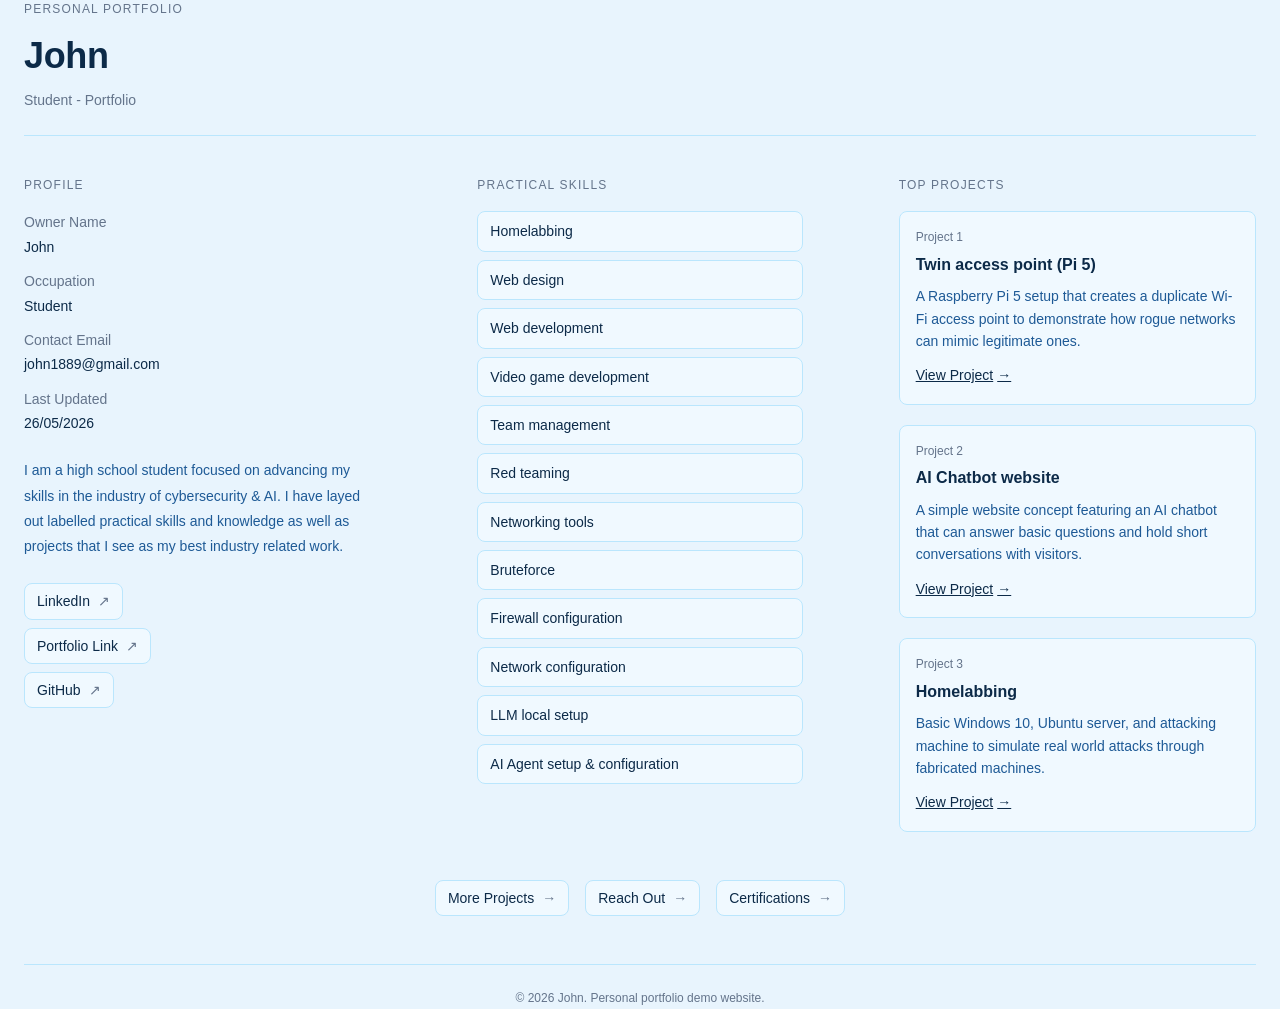
==== index.html @ f3a80faa "Add files via upload" ====
<!DOCTYPE html>
<html lang="en">
<head>
    <meta charset="UTF-8">
    <meta name="viewport" content="width=device-width, initial-scale=1.0">
    <meta name="description" content="Portfolio of Taj, a student focused on cybersecurity and web development.">
    <meta property="og:title" content="Taj — Portfolio">
    <meta property="og:description" content="Portfolio showcasing skills and projects in cybersecurity, web development, and homelabbing.">
    <meta property="og:type" content="website">
    <meta name="twitter:card" content="summary">
    <title>John's Portfolio</title>
    <link rel="stylesheet" href="styles.css">
</head>
<body>
    <main class="container">
        <header class="header">
            <p class="header-label">Personal Portfolio</p>
            <h1 class="header-title">John</h1>
            <p class="header-subtitle">Student - Portfolio</p>
        </header>

        <div class="content-grid">
            <!-- Profile Section -->
            <section class="profile-section">
                <h2 class="section-title">Profile</h2>
                <dl class="profile-list">
                    <div class="profile-item">
                        <dt class="profile-label">Owner Name</dt>
                        <dd class="profile-value">John</dd>
                    </div>
                    <div class="profile-item">
                        <dt class="profile-label">Occupation</dt>
                        <dd class="profile-value">Student</dd>
                    </div>
                    <div class="profile-item">
                        <dt class="profile-label">Contact Email</dt>
                        <dd class="profile-value">
                            <a href="mailto:John1889@gmail.com" class="link">john1889@gmail.com</a>
                        </dd>
                    </div>
                    <div class="profile-item">
                        <dt class="profile-label">Last Updated</dt>
                        <dd class="profile-value">26/05/2026</dd>
                    </div>
                </dl>

                <p class="profile-bio">
                    I am a high school student focused on advancing my skills in the industry of cybersecurity & AI. I have layed out labelled practical skills and knowledge as well as projects that I see as my best industry related work.
                </p>

                <ul class="link-list">
                    <li><a href="https://google.com" target="_blank" rel="noopener noreferrer" class="link-button">LinkedIn <span class="arrow">↗</span></a></li>
                    <li><a href="https://google.com" target="_blank" rel="noopener noreferrer" class="link-button">Portfolio Link <span class="arrow">↗</span></a></li>
                    <li><a href="https://github.com/Cr0wner" target="_blank" rel="noopener noreferrer" class="link-button">GitHub <span class="arrow">↗</span></a></li>
                </ul>
            </section>

            <!-- Skills Section -->
            <section class="skills-section">
                <h2 class="section-title">Practical Skills</h2>
                <ul class="skills-list">
                    <li class="skill-tag">Homelabbing</li>
                    <li class="skill-tag">Web design</li>
                    <li class="skill-tag">Web development</li>
                    <li class="skill-tag">Video game development</li>
                    <li class="skill-tag">Team management</li>
                    <li class="skill-tag">Red teaming</li>
                    <li class="skill-tag">Networking tools</li>
                    <li class="skill-tag">Bruteforce</li>
                    <li class="skill-tag">Firewall configuration</li>
                    <li class="skill-tag">Network configuration</li>
                    <li class="skill-tag">LLM local setup</li>
                    <li class="skill-tag">AI Agent setup & configuration</li>
                </ul>
            </section>

            <!-- Projects Section -->
            <section class="projects-section">
                <h2 class="section-title">Top Projects</h2>
                <ol class="projects-list">
                    <li class="project-card">
                        <p class="project-number">Project 1</p>
                        <h3 class="project-title">Twin access point (Pi 5)</h3>
                        <p class="project-description">
                            A Raspberry Pi 5 setup that creates a duplicate Wi-Fi access point to demonstrate how rogue networks can mimic legitimate ones.
                        </p>
                        <a href="https://google.com" target="_blank" rel="noopener noreferrer" class="project-link">
                            View Project <span class="arrow-right">→</span>
                        </a>
                    </li>
                    <li class="project-card">
                        <p class="project-number">Project 2</p>
                        <h3 class="project-title">AI Chatbot website</h3>
                        <p class="project-description">
                            A simple website concept featuring an AI chatbot that can answer basic questions and hold short conversations with visitors.
                        </p>
                        <a href="https://google.com" target="_blank" rel="noopener noreferrer" class="project-link">
                            View Project <span class="arrow-right">→</span>
                        </a>
                    </li>
                    <li class="project-card">
                        <p class="project-number">Project 3</p>
                        <h3 class="project-title">Homelabbing</h3>
                        <p class="project-description">
                            Basic Windows 10, Ubuntu server, and attacking machine to simulate real world attacks through fabricated machines.
                        </p>
                        <a href="https://google.com" target="_blank" rel="noopener noreferrer" class="project-link">
                            View Project <span class="arrow-right">→</span>
                        </a>
                    </li>
                </ol>
            </section>
        </div>

        <div style="margin-top: 3rem; display: flex; gap: 1rem; justify-content: center; flex-wrap: wrap; animation: fadeInUp 0.8s ease-out 0.35s backwards;">
            <a href="more-projects.html" class="link-button" style="display: inline-flex;">More Projects <span class="arrow">→</span></a>
            <a href="reach-out.html" class="link-button" style="display: inline-flex;">Reach Out <span class="arrow">→</span></a>
            <a href="certifications.html" class="link-button" style="display: inline-flex;">Certifications <span class="arrow">→</span></a>
        </div>

        <footer class="footer">
            © 2026 John. Personal portfolio demo website.
        </footer>
    </main>

    <script src="script.js"></script>
</body>
</html>
---- styles.css ----
/* ===========================
   VARIABLES & TYPOGRAPHY
   =========================== */

:root {
    --bg-main: #e8f4fd;
    --bg-card: #f0f9ff;
    --bg-accent: #dbeafe;
    --text-primary: #0c2a48;
    --text-secondary: #1e5a96;
    --text-muted: #64748b;
    --border-color: #bae6fd;
    --primary-blue: #0284c7;
    --primary-blue-light: #e0f2fe;
    --primary-blue-hover: #0369a1;
    --destructive-red: #dc2626;
    --shadow-sm: 0 1px 2px rgba(2, 132, 199, 0.05);
    --shadow-md: 0 4px 6px rgba(2, 132, 199, 0.1);
    --shadow-lg: 0 10px 15px rgba(2, 132, 199, 0.15);
    
    --radius: 0.5rem;
    --radius-sm: 0.375rem;
    --radius-md: 0.375rem;
    --radius-lg: 0.5rem;
    
    font-family: -apple-system, BlinkMacSystemFont, "Segoe UI", "Roboto", "Oxygen", "Ubuntu", "Cantarell", "Fira Sans", "Droid Sans", "Helvetica Neue", sans-serif;
    font-size: 16px;
    line-height: 1.6;
}

/* ===========================
   RESET & GLOBAL STYLES
   =========================== */

* {
    margin: 0;
    padding: 0;
    box-sizing: border-box;
    
}

html {
    scroll-behavior: smooth;
    
}

body {
    background-color: var(--bg-main);
    color: var(--text-primary);
    font-family: inherit;
    font-size: inherit;
    line-height: inherit;
    animation: pageLoadFade 0.8s ease-out;
}

/* ===========================
   LAYOUT
   =========================== */

.container {
    margin: 0 auto;
    max-width: 1440px;
    padding: 0 1.5rem;
}

main {
    padding: 3rem 0;
}

@media (min-width: 768px) {
    main {
        padding: 4rem 0;
    }
}

/* ===========================
   HEADER
   =========================== */

.header {
    margin-bottom: 2.5rem;
    padding-bottom: 1.5rem;
    border-bottom: 1px solid var(--border-color);
    animation: fadeInUp 0.6s ease-out;
}

.header-label {
    font-size: 0.75rem;
    font-weight: 500;
    letter-spacing: 0.1em;
    text-transform: uppercase;
    color: var(--text-muted);
    margin-bottom: 0.5rem;
}

.header-title {
    font-size: 1.875rem;
    font-weight: 600;
    letter-spacing: -0.01em;
    margin-top: 0.5rem;
    color: var(--text-primary);
}

@media (min-width: 768px) {
    .header-title {
        font-size: 2.25rem;
    }
}

.header-subtitle {
    font-size: 0.875rem;
    color: var(--text-muted);
    margin-top: 0.25rem;
}

/* ===========================
   CONTENT GRID
   =========================== */

.content-grid {
    display: grid;
    grid-template-columns: 1fr;
    gap: 0;
    margin-bottom: 3rem;
}

@media (min-width: 768px) {
    .content-grid {
        grid-template-columns: 1fr 1fr 1fr;
        column-gap: 2rem;
        row-gap: 0;
    }
}

/* ===========================
   SECTIONS
   =========================== */

.section-title {
    font-size: 0.75rem;
    font-weight: 500;
    letter-spacing: 0.1em;
    text-transform: uppercase;
    color: var(--text-muted);
    margin-bottom: 1rem;
}

.profile-section {
    padding-bottom: 2.5rem;
    border-bottom: 1px solid var(--border-color);
    animation: fadeInUp 0.7s ease-out 0.1s backwards;
}

@media (min-width: 768px) {
    .profile-section {
        padding-right: 2rem;
        padding-bottom: 0;
        border-bottom: none;
    }
}

.skills-section {
    padding-top: 2.5rem;
    padding-bottom: 2.5rem;
    border-top: 1px solid var(--border-color);
    border-bottom: 1px solid var(--border-color);
    animation: fadeInUp 0.7s ease-out 0.2s backwards;
}

@media (min-width: 768px) {
    .skills-section {
        padding: 0 2rem;
        border-top: none;
        border-bottom: none;
    }
}

.projects-section {
    padding-top: 2.5rem;
    border-top: 1px solid var(--border-color);
    animation: fadeInUp 0.7s ease-out 0.3s backwards;
}

@media (min-width: 768px) {
    .projects-section {
        padding-left: 2rem;
        padding-top: 0;
        border-top: none;
    }
}

/* ===========================
   PROFILE SECTION STYLES
   =========================== */

.profile-list {
    display: grid;
    gap: 0.75rem;
    font-size: 0.875rem;
    margin-bottom: 1.5rem;
}

.profile-item {
    display: grid;
}

.profile-label {
    color: var(--text-muted);
    font-weight: 400;
}

.profile-value {
    font-weight: 500;
    color: var(--text-primary);
    margin-top: 0.125rem;
}

.profile-bio {
    font-size: 0.875rem;
    line-height: 1.8;
    color: var(--text-secondary);
    margin: 1.5rem 0;
}

.link-list {
    list-style: none;
    display: flex;
    flex-direction: column;
    gap: 0.5rem;
    margin-top: 1.5rem;
}

.link-button {
    display: inline-flex;
    align-items: center;
    gap: 0.5rem;
    border: 1px solid var(--border-color);
    background-color: var(--bg-card);
    padding: 0.375rem 0.75rem;
    border-radius: var(--radius);
    font-size: 0.875rem;
    font-weight: 500;
    color: var(--text-primary);
    text-decoration: none;
    transition: all 0.2s ease;
}

.link-button:hover {
    border-color: var(--primary-blue);
    background-color: var(--primary-blue-light);
    box-shadow: 0 4px 12px rgba(2, 132, 199, 0.25);
    transform: translateY(-2px);
    color: var(--primary-blue);
}

.link-button .arrow {
    color: var(--text-muted);
    transition: transform 0.2s ease, color 0.2s ease;
}

.link-button:hover .arrow {
    color: var(--primary-blue);
    transform: translate(2px, -2px);
}

/* ===========================
   SKILLS SECTION STYLES
   =========================== */

.skills-list {
    list-style: none;
    display: grid;
    gap: 0.5rem;
}

.skill-tag {
    border: 1px solid var(--border-color);
    background-color: var(--bg-card);
    border-radius: var(--radius);
    padding: 0.5rem 0.75rem;
    font-size: 0.875rem;
    color: var(--text-primary);
    cursor: default;
    transition: all 0.2s ease;
    animation: fadeInUp 0.3s ease forwards;
    opacity: 0;
}

@keyframes fadeInUp {
    from {
        opacity: 0;
        transform: translateY(4px);
    }
    to {
        opacity: 1;
        transform: translateY(0);
    }
}

.skill-tag:nth-child(1) { animation-delay: 0ms; }
.skill-tag:nth-child(2) { animation-delay: 40ms; }
.skill-tag:nth-child(3) { animation-delay: 80ms; }
.skill-tag:nth-child(4) { animation-delay: 120ms; }
.skill-tag:nth-child(5) { animation-delay: 160ms; }
.skill-tag:nth-child(6) { animation-delay: 200ms; }
.skill-tag:nth-child(7) { animation-delay: 240ms; }
.skill-tag:nth-child(8) { animation-delay: 280ms; }
.skill-tag:nth-child(9) { animation-delay: 320ms; }
.skill-tag:nth-child(10) { animation-delay: 360ms; }
.skill-tag:nth-child(11) { animation-delay: 400ms; }
.skill-tag:nth-child(12) { animation-delay: 440ms; }

.skill-tag:hover {
    border-color: var(--primary-blue);
    background-color: var(--primary-blue-light);
    box-shadow: 0 4px 12px rgba(2, 132, 199, 0.15);
    transform: translateY(-2px);
    color: var(--primary-blue-hover);
}

/* ===========================
   PROJECTS SECTION STYLES
   =========================== */

.projects-list {
    list-style: none;
    display: grid;
    gap: 1.25rem;
}

.project-card {
    position: relative;
    overflow: hidden;
    border: 1px solid var(--border-color);
    background-color: var(--bg-card);
    border-radius: var(--radius);
    padding: 1rem;
    transition: all 0.3s ease;
    animation: fadeInUp 0.5s ease forwards;
    opacity: 0;
}

.project-card:nth-child(1) { animation-delay: 0ms; }
.project-card:nth-child(2) { animation-delay: 120ms; }
.project-card:nth-child(3) { animation-delay: 240ms; }

.project-card::before {
    content: '';
    position: absolute;
    left: 0;
    top: 0;
    width: 4px;
    height: 100%;
    background-color: var(--primary-blue);
    transform: scaleY(0);
    transform-origin: top;
    transition: transform 0.3s ease;
}

.project-card::after {
    content: '';
    position: absolute;
    inset: 0;
    background: linear-gradient(to right, transparent, rgba(2, 132, 199, 0.08), transparent);
    transform: translateX(-100%);
    transition: transform 0.7s ease;
    pointer-events: none;
}

.project-card:hover::before {
    transform: scaleY(1);
}

.project-card:hover::after {
    transform: translateX(100%);
}

.project-card:hover {
    border-color: var(--primary-blue);
    background-color: var(--primary-blue-light);
    transform: translateY(-4px) scale(1.02);
    box-shadow: 0 8px 16px rgba(2, 132, 199, 0.2), var(--shadow-md);
}

.project-number {
    font-size: 0.75rem;
    color: var(--text-muted);
    transition: color 0.3s ease;
    position: relative;
    z-index: 1;
}

.project-card:hover .project-number {
    color: var(--primary-blue);
}

.project-title {
    font-size: 1rem;
    font-weight: 600;
    margin-top: 0.25rem;
    transition: all 0.3s ease;
    position: relative;
    z-index: 1;
    color: var(--text-primary);
}

.project-card:hover .project-title {
    transform: translateX(4px);
}

.project-description {
    font-size: 0.875rem;
    line-height: 1.6;
    color: var(--text-secondary);
    margin-top: 0.5rem;
    position: relative;
    z-index: 1;
}

.project-link {
    display: inline-flex;
    align-items: center;
    gap: 0.25rem;
    font-size: 0.875rem;
    font-weight: 500;
    color: var(--text-primary);
    text-decoration: none;
    text-decoration-line: underline;
    text-decoration-offset: 0.25rem;
    margin-top: 0.75rem;
    position: relative;
    z-index: 1;
    transition: all 0.3s ease;
}

.project-link:hover {
    text-decoration: underline;
}

.project-link .arrow-right {
    display: inline-block;
    transition: transform 0.3s ease;
}

.project-link:hover .arrow-right {
    transform: translateX(6px);
}

/* ===========================
   GENERAL LINKS
   =========================== */

.link {
    color: var(--text-primary);
    text-decoration: none;
    text-decoration-offset: 0.25rem;
    text-underline-offset: 0.25rem;
    transition: all 0.2s ease;
}

.link:hover {
    text-decoration: underline;
}

/* ===========================
   FOOTER
   =========================== */

.footer {
    margin-top: 3rem;
    padding-top: 1.5rem;
    border-top: 1px solid var(--border-color);
    text-align: center;
    font-size: 0.75rem;
    color: var(--text-muted);
    animation: fadeInUp 0.8s ease-out 0.4s backwards;
}

/* ===========================
   ANIMATIONS
   =========================== */

@keyframes pageLoadFade {
    from {
        opacity: 0;
        transform: translateY(10px);
    }
    to {
        opacity: 1;
        transform: translateY(0);
    }
}

@keyframes fadeIn {
    from {
        opacity: 0;
    }
    to {
        opacity: 1;
    }
}

@keyframes fadeInUp {
    from {
        opacity: 0;
        transform: translateY(4px);
    }
    to {
        opacity: 1;
        transform: translateY(0);
    }
}

@keyframes hoverGlow {
    from {
        box-shadow: 0 0 0 0 rgba(2, 132, 199, 0.4);
    }
    to {
        box-shadow: 0 0 0 8px rgba(2, 132, 199, 0);
    }
}

.header {
    animation: fadeInUp 0.6s ease-out;
}

/* ===========================
   RESPONSIVE
   =========================== */

@media (max-width: 768px) {
    .container {
        padding: 0 1rem;
    }
    
    main {
        padding: 2rem 0;
    }
}

@media (prefers-reduced-motion: reduce) {
    * {
        animation: none !important;
        transition: none !important;
    }
}
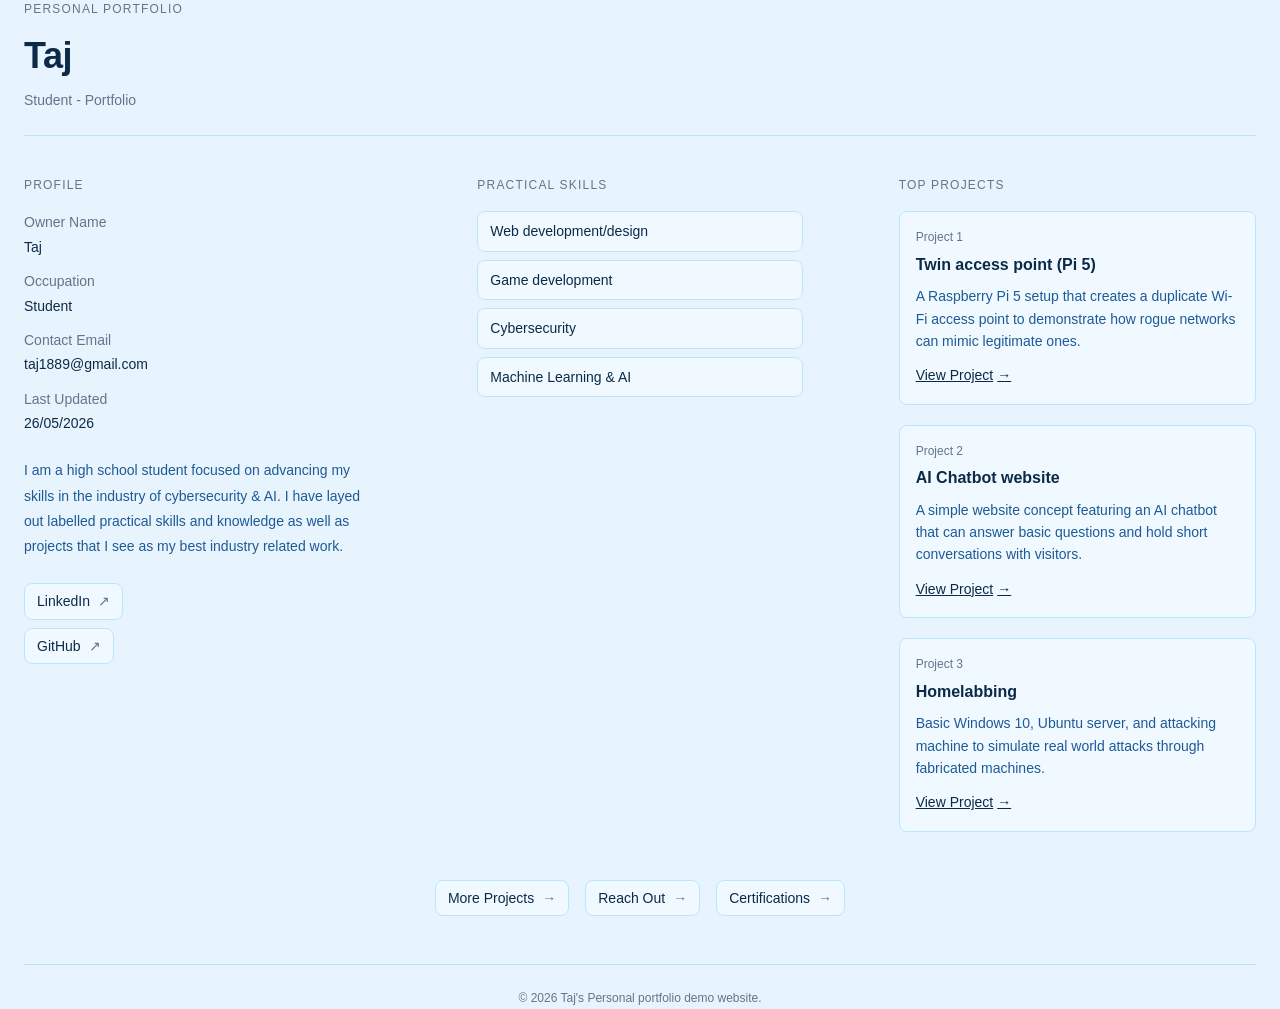
==== commit fd226836: "Update index.html" ====
--- a/index.html
+++ b/index.html
@@ -8,14 +8,14 @@
     <meta property="og:description" content="Portfolio showcasing skills and projects in cybersecurity, web development, and homelabbing.">
     <meta property="og:type" content="website">
     <meta name="twitter:card" content="summary">
-    <title>John's Portfolio</title>
+    <title>Taj's Portfolio</title>
     <link rel="stylesheet" href="styles.css">
 </head>
 <body>
     <main class="container">
         <header class="header">
             <p class="header-label">Personal Portfolio</p>
-            <h1 class="header-title">John</h1>
+            <h1 class="header-title">Taj</h1>
             <p class="header-subtitle">Student - Portfolio</p>
         </header>
 
@@ -26,7 +26,7 @@
                 <dl class="profile-list">
                     <div class="profile-item">
                         <dt class="profile-label">Owner Name</dt>
-                        <dd class="profile-value">John</dd>
+                        <dd class="profile-value">Taj</dd>
                     </div>
                     <div class="profile-item">
                         <dt class="profile-label">Occupation</dt>
@@ -35,7 +35,7 @@
                     <div class="profile-item">
                         <dt class="profile-label">Contact Email</dt>
                         <dd class="profile-value">
-                            <a href="mailto:John1889@gmail.com" class="link">john1889@gmail.com</a>
+                            <a href="mailto:taj1889@gmail.com" class="link">taj1889@gmail.com</a>
                         </dd>
                     </div>
                     <div class="profile-item">
@@ -50,7 +50,6 @@
 
                 <ul class="link-list">
                     <li><a href="https://google.com" target="_blank" rel="noopener noreferrer" class="link-button">LinkedIn <span class="arrow">↗</span></a></li>
-                    <li><a href="https://google.com" target="_blank" rel="noopener noreferrer" class="link-button">Portfolio Link <span class="arrow">↗</span></a></li>
                     <li><a href="https://github.com/Cr0wner" target="_blank" rel="noopener noreferrer" class="link-button">GitHub <span class="arrow">↗</span></a></li>
                 </ul>
             </section>
@@ -59,18 +58,10 @@
             <section class="skills-section">
                 <h2 class="section-title">Practical Skills</h2>
                 <ul class="skills-list">
-                    <li class="skill-tag">Homelabbing</li>
-                    <li class="skill-tag">Web design</li>
-                    <li class="skill-tag">Web development</li>
-                    <li class="skill-tag">Video game development</li>
-                    <li class="skill-tag">Team management</li>
-                    <li class="skill-tag">Red teaming</li>
-                    <li class="skill-tag">Networking tools</li>
-                    <li class="skill-tag">Bruteforce</li>
-                    <li class="skill-tag">Firewall configuration</li>
-                    <li class="skill-tag">Network configuration</li>
-                    <li class="skill-tag">LLM local setup</li>
-                    <li class="skill-tag">AI Agent setup & configuration</li>
+                    <li class="skill-tag">Web development/design</li>
+                    <li class="skill-tag">Game development</li>
+                    <li class="skill-tag">Cybersecurity</li>
+                    <li class="skill-tag">Machine Learning & AI</li>
                 </ul>
             </section>
 
@@ -119,7 +110,7 @@
         </div>
 
         <footer class="footer">
-            © 2026 John. Personal portfolio demo website.
+            © 2026 Taj's Personal portfolio demo website.
         </footer>
     </main>
 
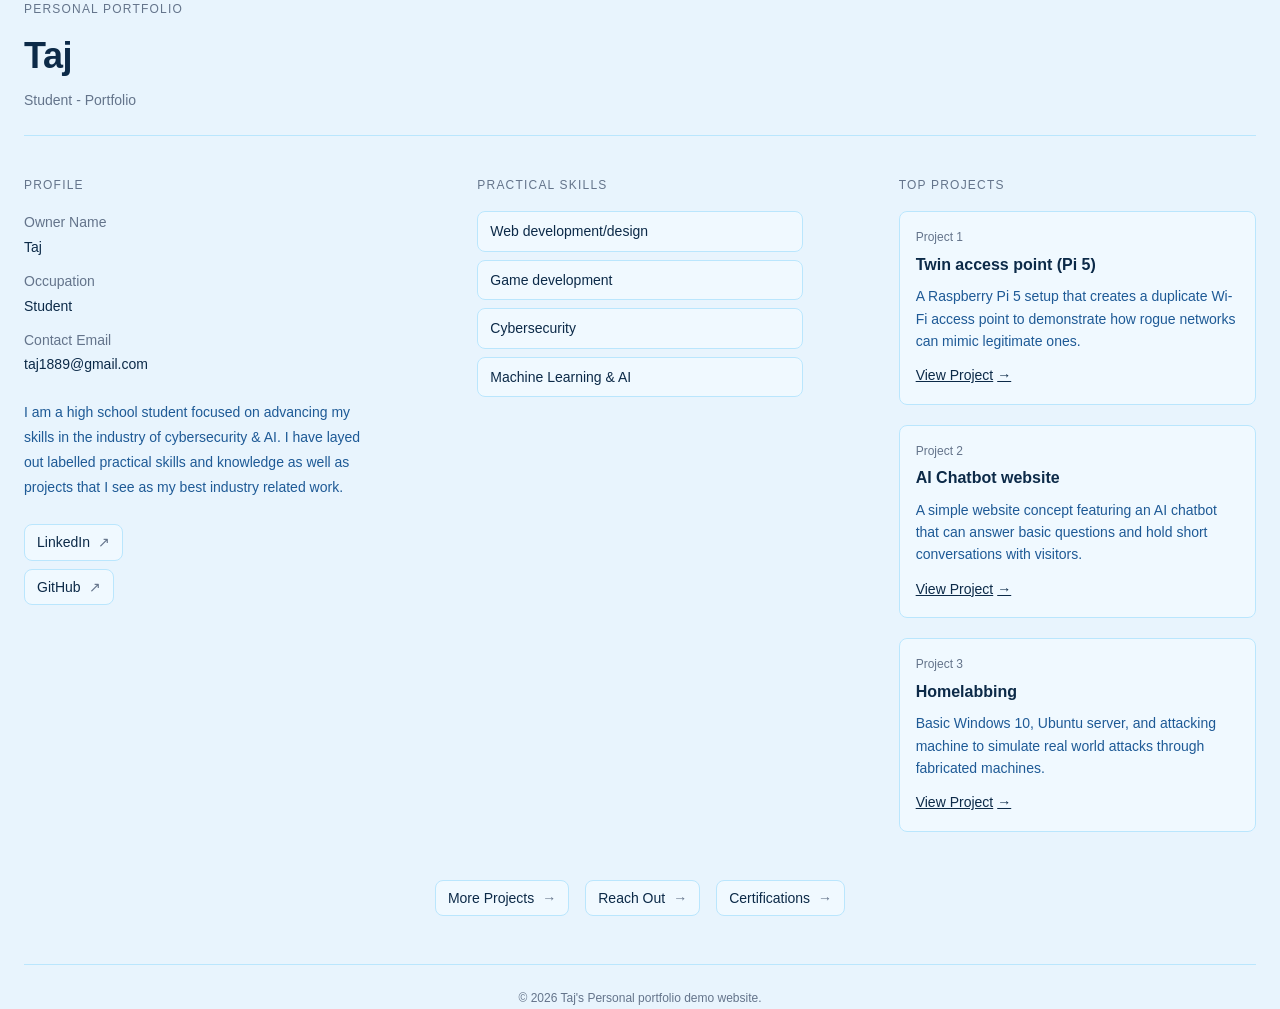
==== commit 96181e09: "Update index.html" ====
--- a/index.html
+++ b/index.html
@@ -38,10 +38,7 @@
                             <a href="mailto:taj1889@gmail.com" class="link">taj1889@gmail.com</a>
                         </dd>
                     </div>
-                    <div class="profile-item">
-                        <dt class="profile-label">Last Updated</dt>
-                        <dd class="profile-value">26/05/2026</dd>
-                    </div>
+                   
                 </dl>
 
                 <p class="profile-bio">
